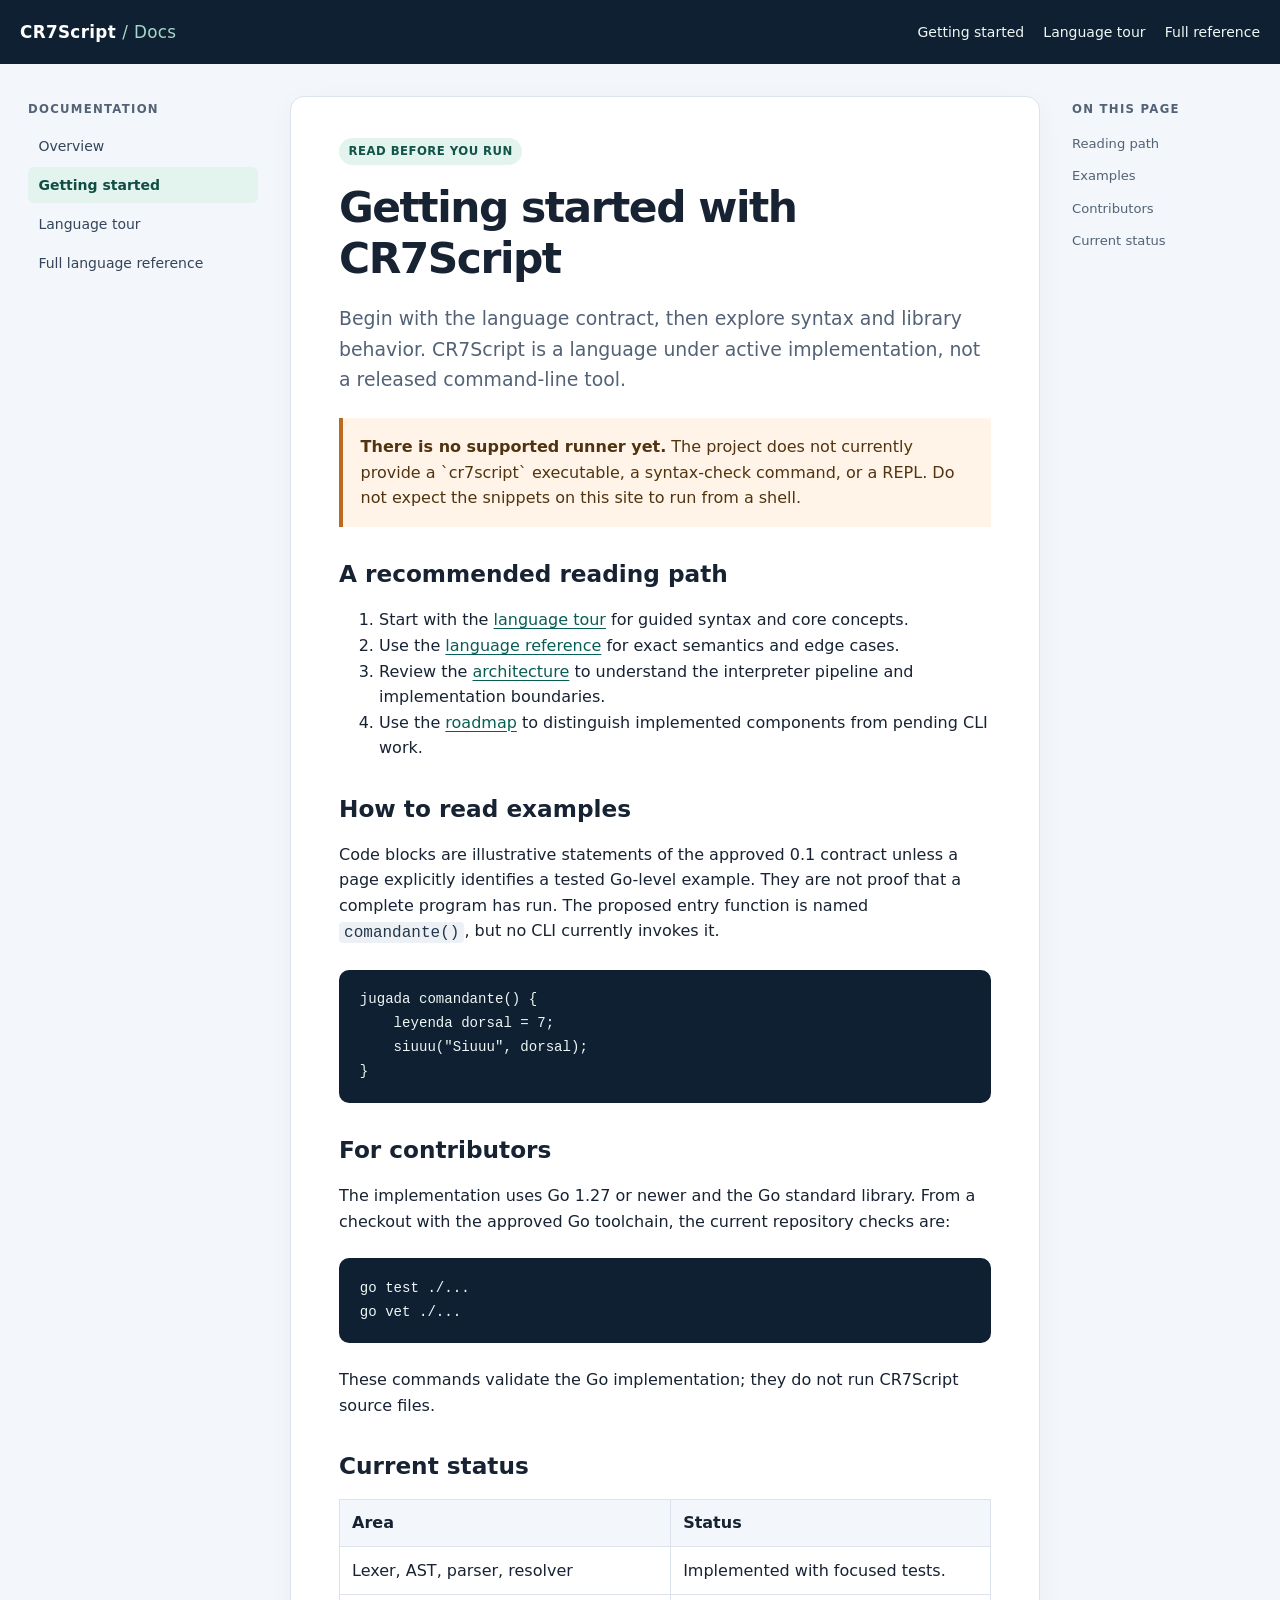
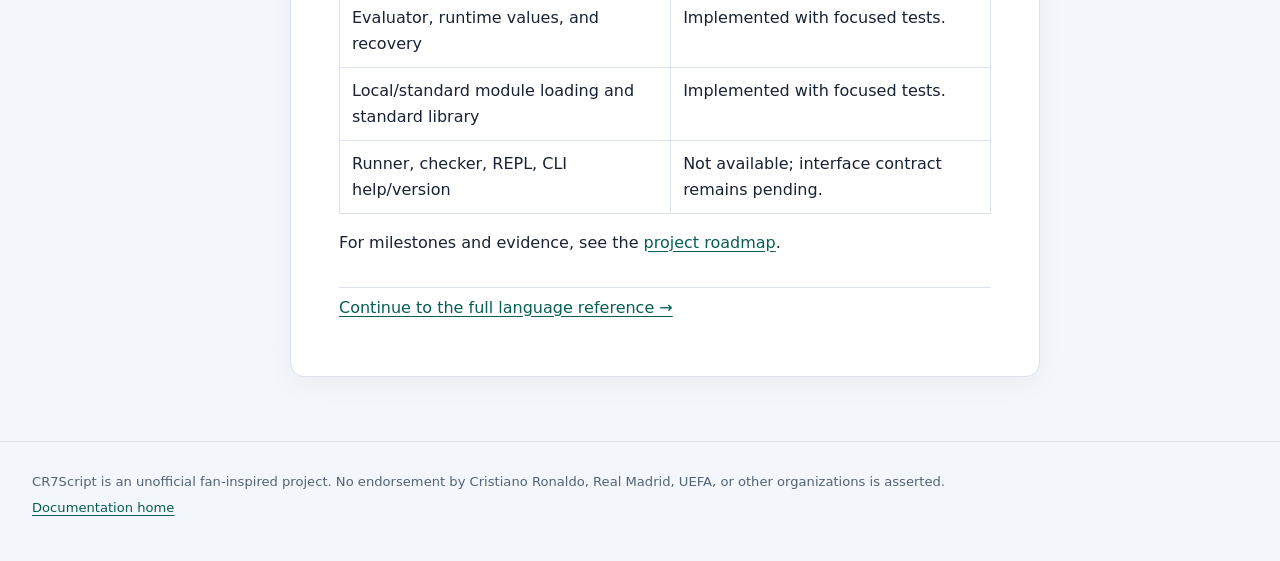
==== docs/getting-started.html @ 0daa804f "docs: add guided language tour" ====
<!doctype html>
<html lang="en">
<head>
  <meta charset="utf-8">
  <meta name="viewport" content="width=device-width, initial-scale=1">
  <meta name="description" content="A truthful starting guide to the CR7Script 0.1 language design and current implementation status.">
  <title>Getting started · CR7Script</title>
  <link rel="stylesheet" href="assets/site.css">
</head>
<body>
  <a class="skip-link" href="#main-content">Skip to content</a>
  <header class="site-header">
    <a class="brand" href="index.html">CR7Script <span>/ Docs</span></a>
    <nav class="primary-nav" aria-label="Primary navigation">
      <a href="getting-started.html" aria-current="page">Getting started</a>
      <a href="language-tour.html">Language tour</a>
      <a href="https://github.com/Jelsin29/cr7Script/blob/main/docs/language-reference.md">Full reference</a>
    </nav>
  </header>
  <div class="page-grid">
    <aside class="sidebar" aria-label="Documentation">
      <h2>Documentation</h2>
      <nav aria-label="Documentation sections">
        <a href="index.html">Overview</a>
        <a href="getting-started.html" aria-current="page">Getting started</a>
        <a href="language-tour.html">Language tour</a>
        <a href="https://github.com/Jelsin29/cr7Script/blob/main/docs/language-reference.md">Full language reference</a>
      </nav>
    </aside>
    <main class="content" id="main-content">
      <span class="eyebrow">Read before you run</span>
      <h1>Getting started with CR7Script</h1>
      <p class="lead">Begin with the language contract, then explore syntax and library behavior. CR7Script is a language under active implementation, not a released command-line tool.</p>
      <div class="notice" role="note">
        <strong>There is no supported runner yet.</strong> The project does not currently provide a `cr7script` executable, a syntax-check command, or a REPL. Do not expect the snippets on this site to run from a shell.
      </div>
      <h2 id="read">A recommended reading path</h2>
      <ol>
        <li>Start with the <a href="language-tour.html">language tour</a> for guided syntax and core concepts.</li>
        <li>Use the <a href="https://github.com/Jelsin29/cr7Script/blob/main/docs/language-reference.md">language reference</a> for exact semantics and edge cases.</li>
        <li>Review the <a href="https://github.com/Jelsin29/cr7Script/blob/main/docs/architecture.md">architecture</a> to understand the interpreter pipeline and implementation boundaries.</li>
        <li>Use the <a href="https://github.com/Jelsin29/cr7Script/blob/main/docs/roadmap.md">roadmap</a> to distinguish implemented components from pending CLI work.</li>
      </ol>
      <h2 id="examples">How to read examples</h2>
      <p>Code blocks are illustrative statements of the approved 0.1 contract unless a page explicitly identifies a tested Go-level example. They are not proof that a complete program has run. The proposed entry function is named <code>comandante()</code>, but no CLI currently invokes it.</p>
      <pre class="code-block"><code>jugada comandante() {
    leyenda dorsal = 7;
    siuuu("Siuuu", dorsal);
}</code></pre>
      <h2 id="contributors">For contributors</h2>
      <p>The implementation uses Go 1.27 or newer and the Go standard library. From a checkout with the approved Go toolchain, the current repository checks are:</p>
      <pre class="code-block"><code>go test ./...
go vet ./...</code></pre>
      <p>These commands validate the Go implementation; they do not run CR7Script source files.</p>
      <h2 id="status">Current status</h2>
      <table class="data-table">
        <thead><tr><th scope="col">Area</th><th scope="col">Status</th></tr></thead>
        <tbody>
          <tr><td>Lexer, AST, parser, resolver</td><td>Implemented with focused tests.</td></tr>
          <tr><td>Evaluator, runtime values, and recovery</td><td>Implemented with focused tests.</td></tr>
          <tr><td>Local/standard module loading and standard library</td><td>Implemented with focused tests.</td></tr>
          <tr><td>Runner, checker, REPL, CLI help/version</td><td>Not available; interface contract remains pending.</td></tr>
        </tbody>
      </table>
      <p>For milestones and evidence, see the <a href="https://github.com/Jelsin29/cr7Script/blob/main/docs/roadmap.md">project roadmap</a>.</p>
      <p class="section-rule"><a href="https://github.com/Jelsin29/cr7Script/blob/main/docs/language-reference.md">Continue to the full language reference →</a></p>
    </main>
    <aside class="page-toc" aria-label="On this page">
      <h2>On this page</h2>
      <nav><a href="#read">Reading path</a><a href="#examples">Examples</a><a href="#contributors">Contributors</a><a href="#status">Current status</a></nav>
    </aside>
  </div>
  <footer class="site-footer">
    <p>CR7Script is an unofficial fan-inspired project. No endorsement by Cristiano Ronaldo, Real Madrid, UEFA, or other organizations is asserted.</p>
    <p><a href="index.html">Documentation home</a></p>
  </footer>
</body>
</html>
---- docs/assets/site.css ----
:root {
  color-scheme: light dark;
  --ink: #172233;
  --muted: #536276;
  --line: #dce3ec;
  --paper: #ffffff;
  --canvas: #f3f6fa;
  --navy: #102033;
  --accent: #176b5b;
  --accent-soft: #e3f4ef;
  --notice-bg: #fff4e7;
  --notice-ink: #503411;
  --code-bg: #102033;
  --code-ink: #edf6f4;
  --focus: #a94f0c;
}

* { box-sizing: border-box; }
html { scroll-padding-top: 1rem; }
body {
  margin: 0;
  background: var(--canvas);
  color: var(--ink);
  font: 16px/1.6 system-ui, -apple-system, "Segoe UI", sans-serif;
}
a { color: #075e55; text-underline-offset: 3px; }
a:hover { color: #06463f; }
a:focus-visible, button:focus-visible, summary:focus-visible {
  outline: 3px solid var(--focus);
  outline-offset: 3px;
}
.skip-link {
  position: absolute;
  top: -4rem;
  left: 1rem;
  z-index: 10;
  padding: .6rem .8rem;
  background: var(--paper);
  color: var(--ink);
}
.skip-link:focus { top: 1rem; }
.site-header {
  min-height: 64px;
  display: flex;
  align-items: center;
  justify-content: space-between;
  gap: 1.5rem;
  padding: .75rem max(1.25rem, calc((100vw - 1360px) / 2));
  background: var(--navy);
  color: #fff;
}
.brand {
  color: #fff;
  font-size: 1.05rem;
  font-weight: 750;
  letter-spacing: .02em;
  text-decoration: none;
  white-space: nowrap;
}
.brand span { color: #a5d6c7; font-weight: 500; }
.primary-nav { display: flex; flex-wrap: wrap; gap: 1.2rem; }
.primary-nav a { color: #eff7f4; font-size: .875rem; text-decoration: none; }
.primary-nav a:hover { text-decoration: underline; }
.page-grid {
  display: grid;
  grid-template-columns: 230px minmax(0, 780px) 180px;
  gap: 2rem;
  max-width: 1360px;
  margin: 0 auto;
  padding: 2rem 1.75rem 4rem;
  align-items: start;
}
.sidebar, .page-toc { position: sticky; top: 1.25rem; }
.sidebar h2, .page-toc h2 {
  margin: .4rem 0 .75rem;
  color: var(--muted);
  font-size: .73rem;
  letter-spacing: .11em;
  text-transform: uppercase;
}
.sidebar nav, .page-toc nav { display: grid; gap: .2rem; }
.sidebar a {
  padding: .42rem .65rem;
  border-radius: 6px;
  color: #34445a;
  font-size: .875rem;
  text-decoration: none;
}
.sidebar a:hover { background: #e9eef4; }
.sidebar a[aria-current="page"] {
  background: var(--accent-soft);
  color: #104d42;
  font-weight: 700;
}
.content {
  min-width: 0;
  padding: 2.5rem 3rem;
  border: 1px solid var(--line);
  border-radius: 14px;
  background: var(--paper);
  box-shadow: 0 8px 28px #12263a0a;
}
.eyebrow {
  display: inline-block;
  padding: .28rem .6rem;
  border-radius: 999px;
  background: var(--accent-soft);
  color: #125448;
  font-size: .73rem;
  font-weight: 750;
  letter-spacing: .04em;
  text-transform: uppercase;
}
h1, h2, h3 { line-height: 1.2; }
h1 {
  margin: 1.1rem 0 .8rem;
  font-size: clamp(2rem, 4vw, 2.65rem);
  letter-spacing: -.035em;
}
h2 { margin-top: 2.1rem; font-size: 1.45rem; }
h3 { margin-top: 1.5rem; font-size: 1.1rem; }
.lead { max-width: 690px; color: var(--muted); font-size: 1.18rem; }
.notice {
  margin: 1.5rem 0;
  padding: 1rem 1.1rem;
  border-left: 4px solid #bc6a20;
  background: var(--notice-bg);
  color: var(--notice-ink);
}
.button-row { display: flex; flex-wrap: wrap; gap: .75rem; margin: 1.4rem 0; }
.button {
  display: inline-block;
  padding: .58rem .9rem;
  border: 1px solid var(--accent);
  border-radius: 7px;
  background: var(--accent);
  color: #fff;
  font-weight: 700;
  text-decoration: none;
}
.button.secondary { background: transparent; color: var(--accent); }
.button:hover { filter: brightness(.94); }
.code-block {
  margin: 1.5rem 0;
  padding: 1.15rem 1.3rem;
  overflow-x: auto;
  border-radius: 10px;
  background: var(--code-bg);
  color: var(--code-ink);
  font: .88rem/1.7 ui-monospace, SFMono-Regular, Consolas, monospace;
}
code { font-family: ui-monospace, SFMono-Regular, Consolas, monospace; }
:not(pre) > code { padding: .12rem .32rem; border-radius: 4px; background: #edf1f5; color: #24374a; }
.section-rule { margin-top: 2rem; padding-top: .4rem; border-top: 1px solid var(--line); }
.card-grid { display: grid; grid-template-columns: repeat(2, minmax(0, 1fr)); gap: .85rem; }
.doc-card {
  display: block;
  min-height: 120px;
  padding: 1rem;
  border: 1px solid var(--line);
  border-radius: 9px;
  color: var(--ink);
  text-decoration: none;
}
.doc-card:hover { border-color: var(--accent); background: #f8fcfa; }
.doc-card strong { display: block; margin-bottom: .35rem; color: var(--accent); }
.doc-card span { color: var(--muted); font-size: .9rem; }
.pipeline { display: flex; flex-wrap: wrap; gap: .45rem; padding: 0; list-style: none; }
.pipeline li { padding: .35rem .65rem; border: 1px solid var(--line); border-radius: 999px; background: var(--canvas); font-size: .88rem; }
.page-toc a { padding: .26rem 0; color: var(--muted); font-size: .82rem; text-decoration: none; }
.page-toc a:hover { color: var(--accent); text-decoration: underline; }
.data-table { width: 100%; border-collapse: collapse; margin: 1rem 0; }
.data-table th, .data-table td { padding: .65rem .75rem; border: 1px solid var(--line); text-align: left; vertical-align: top; }
.data-table th { background: var(--canvas); }
.site-footer {
  max-width: 1360px;
  margin: 0 auto;
  padding: 1.5rem 2rem 2.5rem;
  border-top: 1px solid var(--line);
  color: var(--muted);
  font-size: .82rem;
}
.site-footer p { margin: .3rem 0; }
@media (prefers-color-scheme: dark) {
  :root {
    --ink: #edf3f7;
    --muted: #b6c4d0;
    --line: #344758;
    --paper: #152331;
    --canvas: #0d1722;
    --navy: #09121b;
    --accent: #8ed8c4;
    --accent-soft: #183b35;
    --notice-bg: #382d20;
    --notice-ink: #ffe0b0;
    --code-bg: #08111a;
    --code-ink: #e5f3ef;
    --focus: #ffd18a;
  }
  a { color: #9be2d1; }
  a:hover { color: #c3f4e8; }
  .sidebar a { color: #d1dbe3; }
  .sidebar a:hover, .doc-card:hover { background: #1b2d3c; }
  .sidebar a[aria-current="page"] { color: #c6f5e7; }
  .button { color: #08231d; }
  .button.secondary { color: #a8ead9; }
  :not(pre) > code { background: #253748; color: #edf3f7; }
  .pipeline li { background: #152331; }
  .data-table th { background: #1b2d3c; }
}
@media (max-width: 1080px) {
  .page-grid { grid-template-columns: 210px minmax(0, 1fr); gap: 1.4rem; }
  .page-toc { display: none; }
}
@media (max-width: 720px) {
  .site-header { align-items: flex-start; flex-direction: column; gap: .65rem; padding: 1rem 1.15rem; }
  .primary-nav { gap: .55rem 1rem; }
  .page-grid { display: block; padding: 1rem .8rem 2.5rem; }
  .sidebar { position: static; margin-bottom: .9rem; }
  .sidebar nav { display: flex; overflow-x: auto; padding-bottom: .35rem; }
  .sidebar h2 { display: none; }
  .sidebar a { flex: 0 0 auto; white-space: nowrap; }
  .content { padding: 1.5rem 1.15rem; }
  .card-grid { grid-template-columns: 1fr; }
  .site-footer { padding: 1.2rem 1rem 2rem; }
  .data-table { display: block; overflow-x: auto; }
}
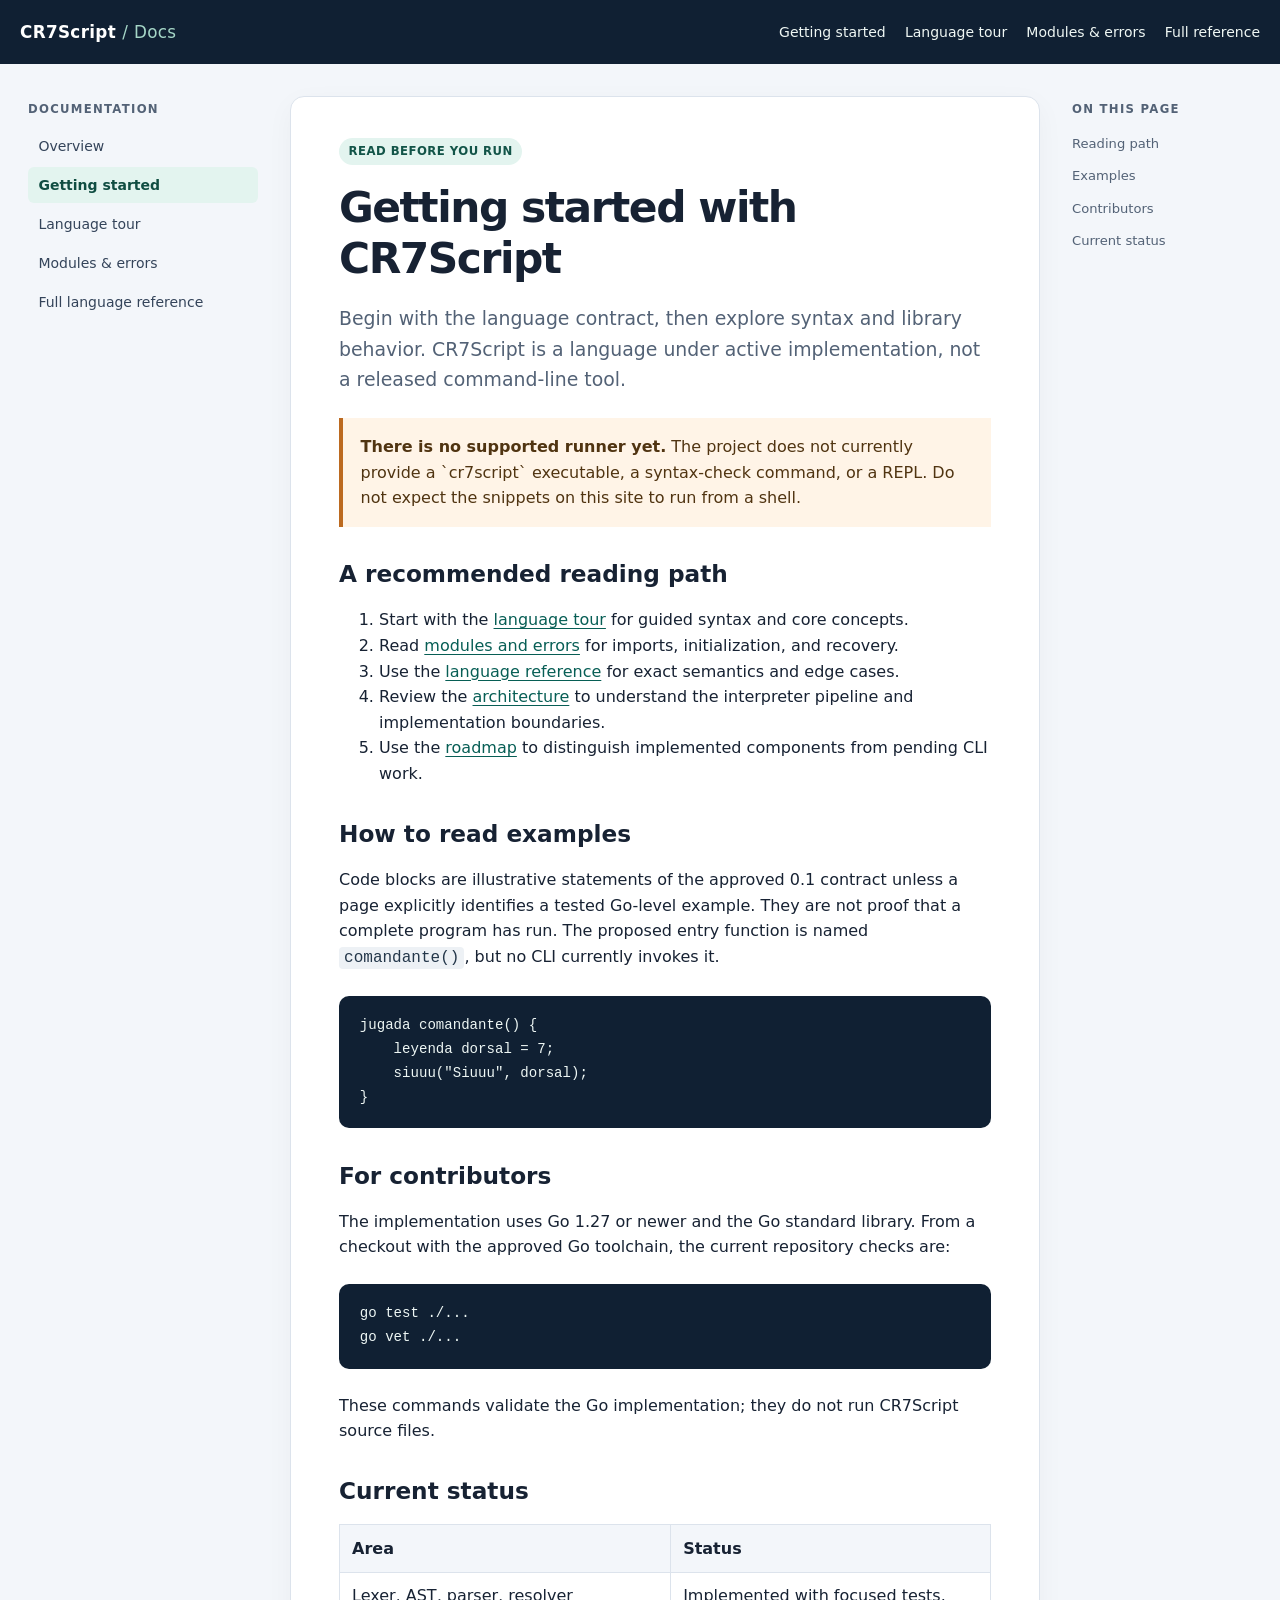
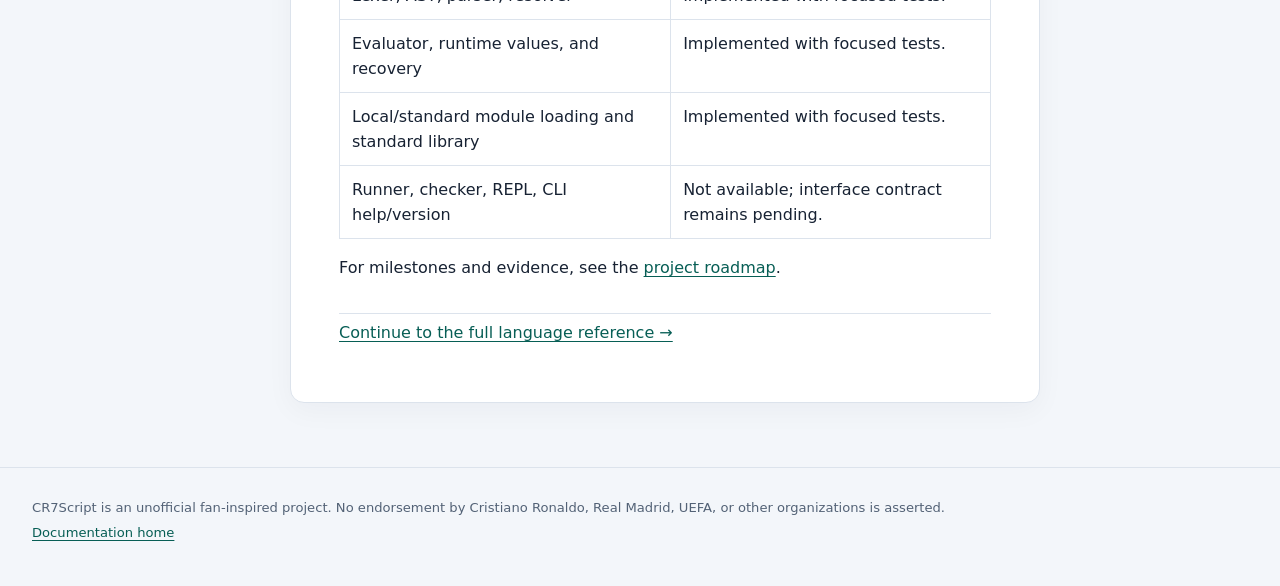
==== commit 6335e06b: "docs: explain modules and runtime errors" ====
--- a/docs/getting-started.html
+++ b/docs/getting-started.html
@@ -14,6 +14,7 @@
     <nav class="primary-nav" aria-label="Primary navigation">
       <a href="getting-started.html" aria-current="page">Getting started</a>
       <a href="language-tour.html">Language tour</a>
+      <a href="modules-and-errors.html">Modules &amp; errors</a>
       <a href="https://github.com/Jelsin29/cr7Script/blob/main/docs/language-reference.md">Full reference</a>
     </nav>
   </header>
@@ -24,6 +25,7 @@
         <a href="index.html">Overview</a>
         <a href="getting-started.html" aria-current="page">Getting started</a>
         <a href="language-tour.html">Language tour</a>
+        <a href="modules-and-errors.html">Modules &amp; errors</a>
         <a href="https://github.com/Jelsin29/cr7Script/blob/main/docs/language-reference.md">Full language reference</a>
       </nav>
     </aside>
@@ -37,6 +39,7 @@
       <h2 id="read">A recommended reading path</h2>
       <ol>
         <li>Start with the <a href="language-tour.html">language tour</a> for guided syntax and core concepts.</li>
+        <li>Read <a href="modules-and-errors.html">modules and errors</a> for imports, initialization, and recovery.</li>
         <li>Use the <a href="https://github.com/Jelsin29/cr7Script/blob/main/docs/language-reference.md">language reference</a> for exact semantics and edge cases.</li>
         <li>Review the <a href="https://github.com/Jelsin29/cr7Script/blob/main/docs/architecture.md">architecture</a> to understand the interpreter pipeline and implementation boundaries.</li>
         <li>Use the <a href="https://github.com/Jelsin29/cr7Script/blob/main/docs/roadmap.md">roadmap</a> to distinguish implemented components from pending CLI work.</li>
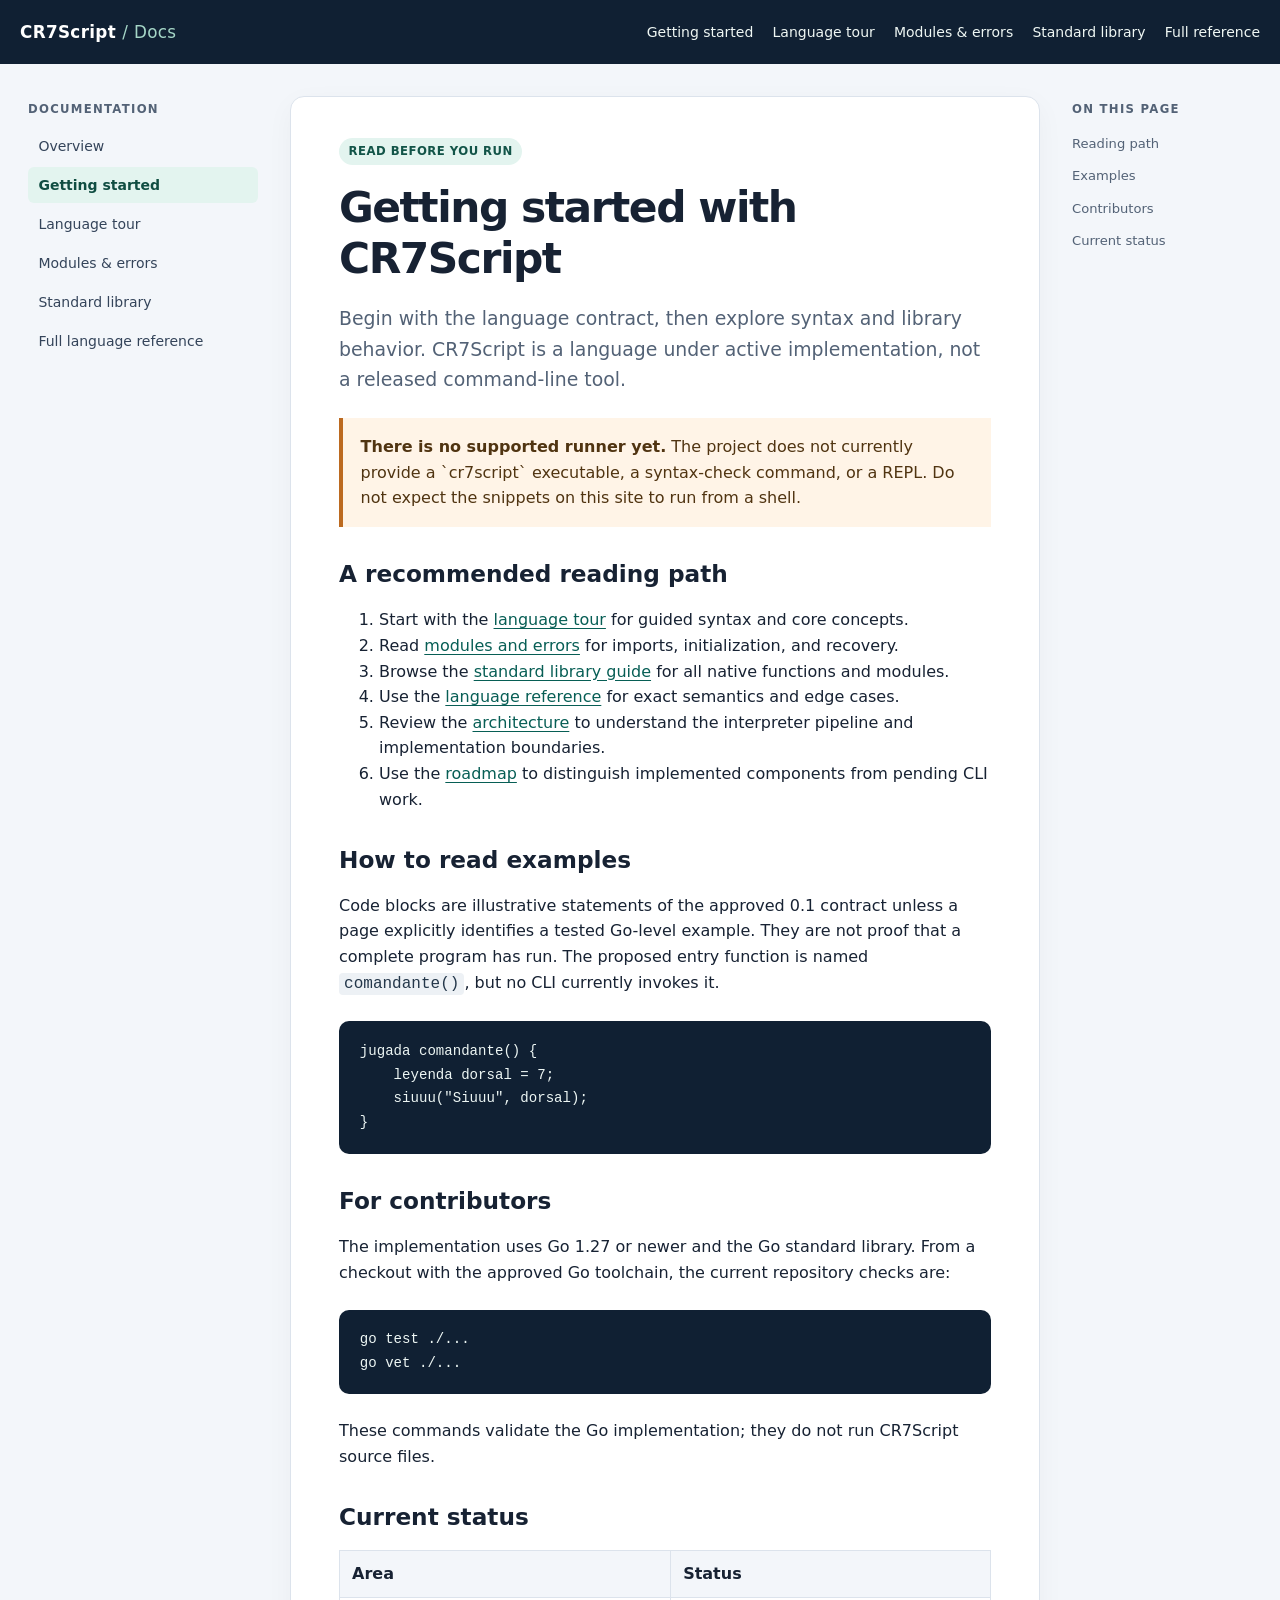
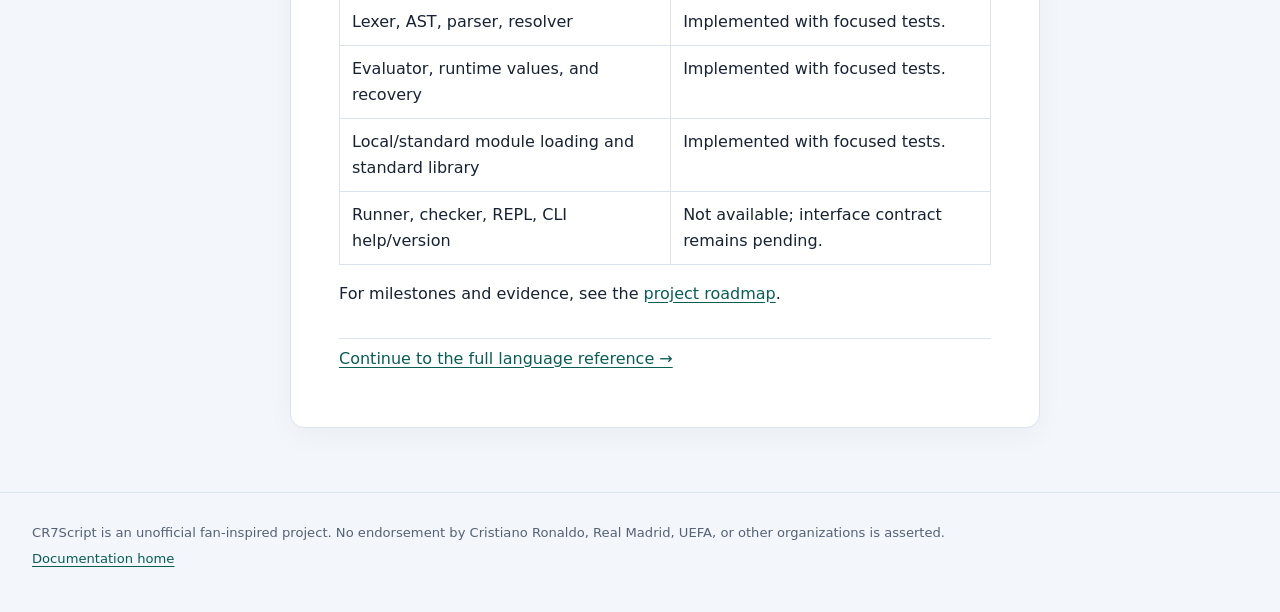
==== commit d178cc58: "docs: document standard library" ====
--- a/docs/getting-started.html
+++ b/docs/getting-started.html
@@ -15,6 +15,7 @@
       <a href="getting-started.html" aria-current="page">Getting started</a>
       <a href="language-tour.html">Language tour</a>
       <a href="modules-and-errors.html">Modules &amp; errors</a>
+      <a href="standard-library.html">Standard library</a>
       <a href="https://github.com/Jelsin29/cr7Script/blob/main/docs/language-reference.md">Full reference</a>
     </nav>
   </header>
@@ -26,6 +27,7 @@
         <a href="getting-started.html" aria-current="page">Getting started</a>
         <a href="language-tour.html">Language tour</a>
         <a href="modules-and-errors.html">Modules &amp; errors</a>
+        <a href="standard-library.html">Standard library</a>
         <a href="https://github.com/Jelsin29/cr7Script/blob/main/docs/language-reference.md">Full language reference</a>
       </nav>
     </aside>
@@ -40,6 +42,7 @@
       <ol>
         <li>Start with the <a href="language-tour.html">language tour</a> for guided syntax and core concepts.</li>
         <li>Read <a href="modules-and-errors.html">modules and errors</a> for imports, initialization, and recovery.</li>
+        <li>Browse the <a href="standard-library.html">standard library guide</a> for all native functions and modules.</li>
         <li>Use the <a href="https://github.com/Jelsin29/cr7Script/blob/main/docs/language-reference.md">language reference</a> for exact semantics and edge cases.</li>
         <li>Review the <a href="https://github.com/Jelsin29/cr7Script/blob/main/docs/architecture.md">architecture</a> to understand the interpreter pipeline and implementation boundaries.</li>
         <li>Use the <a href="https://github.com/Jelsin29/cr7Script/blob/main/docs/roadmap.md">roadmap</a> to distinguish implemented components from pending CLI work.</li>
@@ -70,7 +73,7 @@
     </main>
     <aside class="page-toc" aria-label="On this page">
       <h2>On this page</h2>
-      <nav><a href="#read">Reading path</a><a href="#examples">Examples</a><a href="#contributors">Contributors</a><a href="#status">Current status</a></nav>
+      <nav aria-label="Page sections"><a href="#read">Reading path</a><a href="#examples">Examples</a><a href="#contributors">Contributors</a><a href="#status">Current status</a></nav>
     </aside>
   </div>
   <footer class="site-footer">
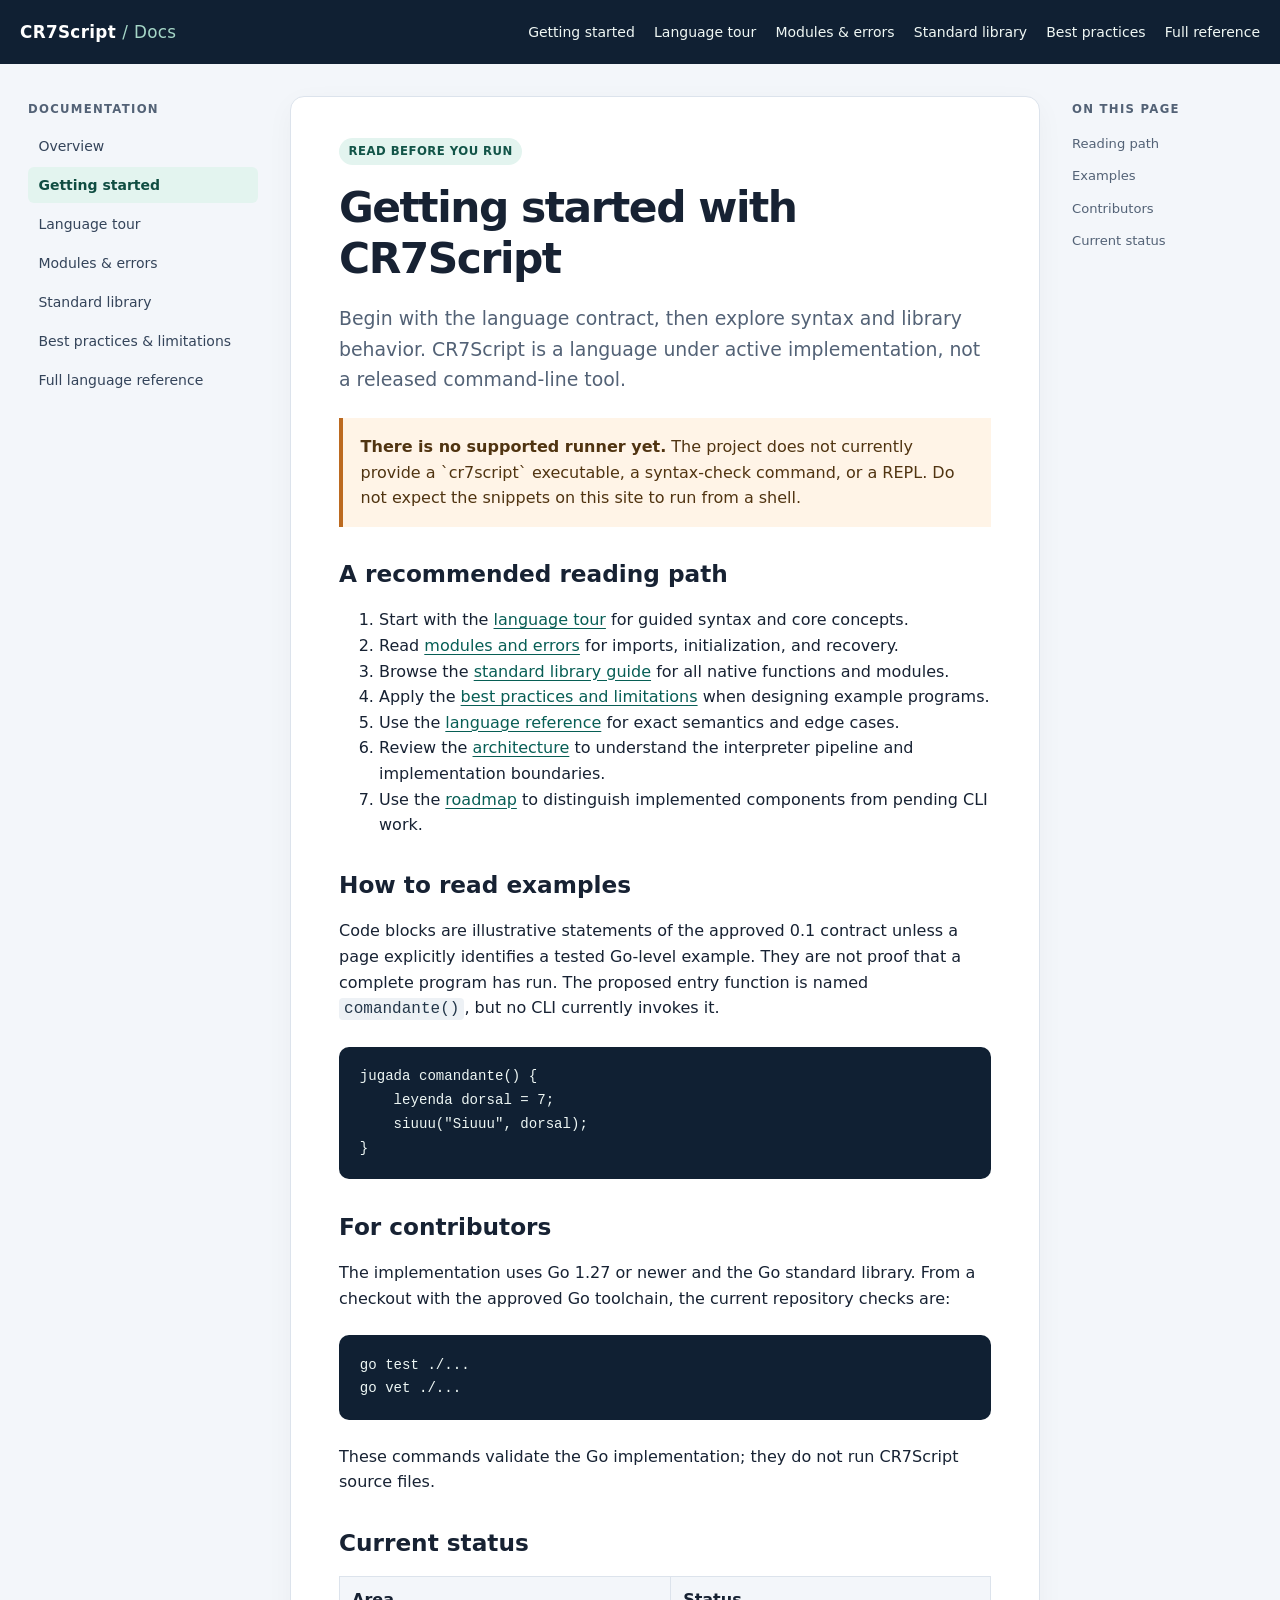
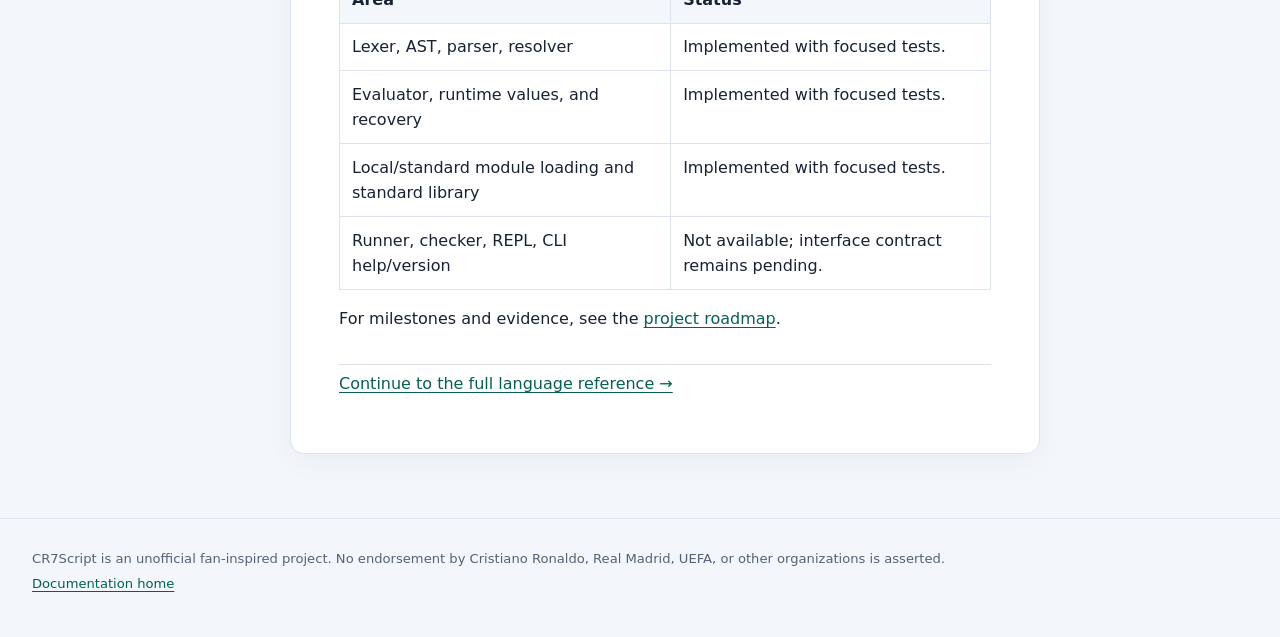
==== commit 1a1fdd92: "docs: document best practices and limitations" ====
--- a/docs/getting-started.html
+++ b/docs/getting-started.html
@@ -16,6 +16,7 @@
       <a href="language-tour.html">Language tour</a>
       <a href="modules-and-errors.html">Modules &amp; errors</a>
       <a href="standard-library.html">Standard library</a>
+      <a href="best-practices.html">Best practices</a>
       <a href="https://github.com/Jelsin29/cr7Script/blob/main/docs/language-reference.md">Full reference</a>
     </nav>
   </header>
@@ -28,6 +29,7 @@
         <a href="language-tour.html">Language tour</a>
         <a href="modules-and-errors.html">Modules &amp; errors</a>
         <a href="standard-library.html">Standard library</a>
+        <a href="best-practices.html">Best practices &amp; limitations</a>
         <a href="https://github.com/Jelsin29/cr7Script/blob/main/docs/language-reference.md">Full language reference</a>
       </nav>
     </aside>
@@ -43,6 +45,7 @@
         <li>Start with the <a href="language-tour.html">language tour</a> for guided syntax and core concepts.</li>
         <li>Read <a href="modules-and-errors.html">modules and errors</a> for imports, initialization, and recovery.</li>
         <li>Browse the <a href="standard-library.html">standard library guide</a> for all native functions and modules.</li>
+        <li>Apply the <a href="best-practices.html">best practices and limitations</a> when designing example programs.</li>
         <li>Use the <a href="https://github.com/Jelsin29/cr7Script/blob/main/docs/language-reference.md">language reference</a> for exact semantics and edge cases.</li>
         <li>Review the <a href="https://github.com/Jelsin29/cr7Script/blob/main/docs/architecture.md">architecture</a> to understand the interpreter pipeline and implementation boundaries.</li>
         <li>Use the <a href="https://github.com/Jelsin29/cr7Script/blob/main/docs/roadmap.md">roadmap</a> to distinguish implemented components from pending CLI work.</li>
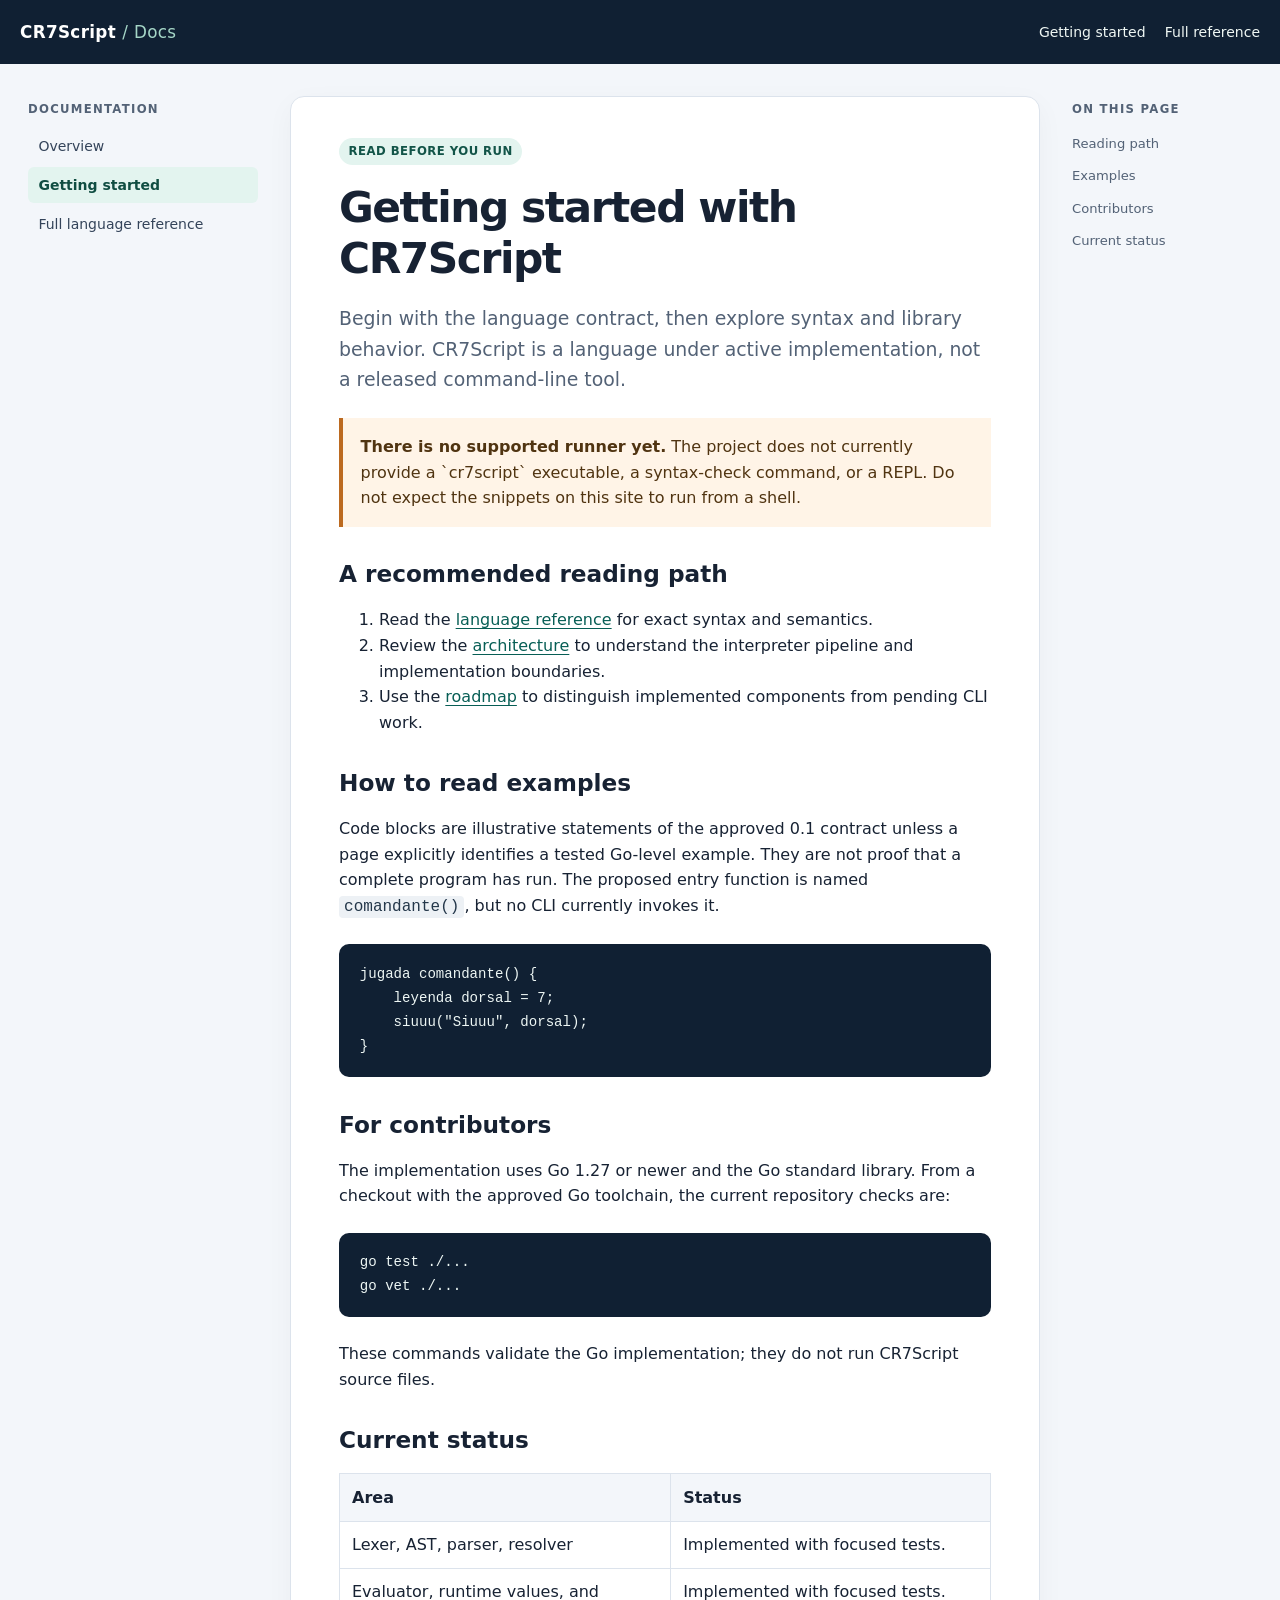
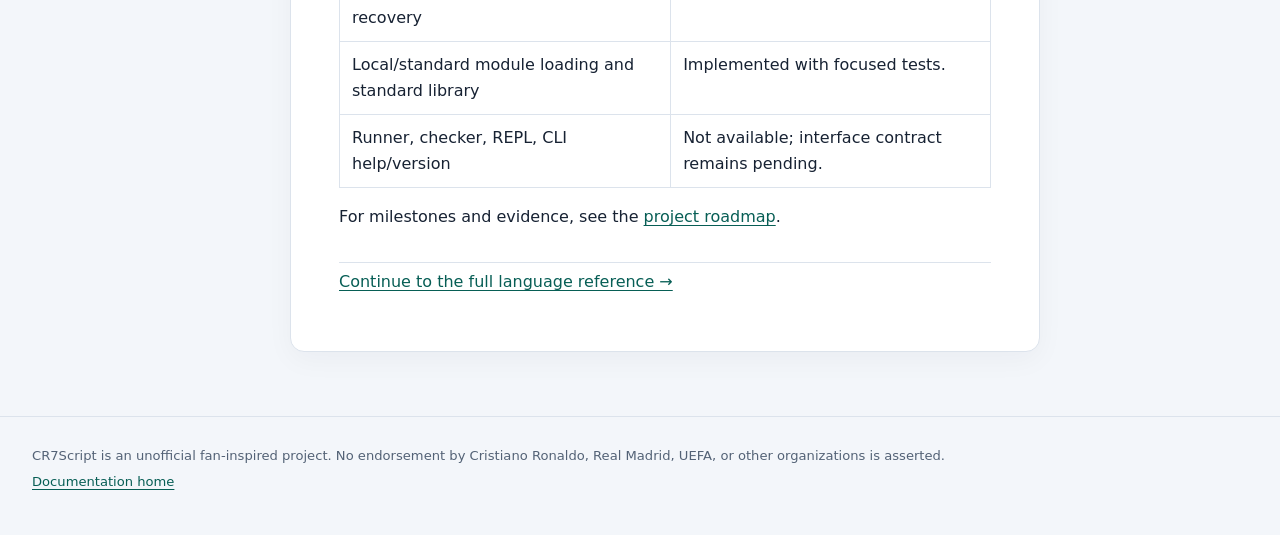
==== commit dd1694d5: "Merge pull request #3 from Jelsin29/feature/cr7script-docs-shell docs: add Pages-ready documentation" ====
--- a/docs/getting-started.html
+++ b/docs/getting-started.html
@@ -13,10 +13,6 @@
     <a class="brand" href="index.html">CR7Script <span>/ Docs</span></a>
     <nav class="primary-nav" aria-label="Primary navigation">
       <a href="getting-started.html" aria-current="page">Getting started</a>
-      <a href="language-tour.html">Language tour</a>
-      <a href="modules-and-errors.html">Modules &amp; errors</a>
-      <a href="standard-library.html">Standard library</a>
-      <a href="best-practices.html">Best practices</a>
       <a href="https://github.com/Jelsin29/cr7Script/blob/main/docs/language-reference.md">Full reference</a>
     </nav>
   </header>
@@ -26,10 +22,6 @@
       <nav aria-label="Documentation sections">
         <a href="index.html">Overview</a>
         <a href="getting-started.html" aria-current="page">Getting started</a>
-        <a href="language-tour.html">Language tour</a>
-        <a href="modules-and-errors.html">Modules &amp; errors</a>
-        <a href="standard-library.html">Standard library</a>
-        <a href="best-practices.html">Best practices &amp; limitations</a>
         <a href="https://github.com/Jelsin29/cr7Script/blob/main/docs/language-reference.md">Full language reference</a>
       </nav>
     </aside>
@@ -42,11 +34,7 @@
       </div>
       <h2 id="read">A recommended reading path</h2>
       <ol>
-        <li>Start with the <a href="language-tour.html">language tour</a> for guided syntax and core concepts.</li>
-        <li>Read <a href="modules-and-errors.html">modules and errors</a> for imports, initialization, and recovery.</li>
-        <li>Browse the <a href="standard-library.html">standard library guide</a> for all native functions and modules.</li>
-        <li>Apply the <a href="best-practices.html">best practices and limitations</a> when designing example programs.</li>
-        <li>Use the <a href="https://github.com/Jelsin29/cr7Script/blob/main/docs/language-reference.md">language reference</a> for exact semantics and edge cases.</li>
+        <li>Read the <a href="https://github.com/Jelsin29/cr7Script/blob/main/docs/language-reference.md">language reference</a> for exact syntax and semantics.</li>
         <li>Review the <a href="https://github.com/Jelsin29/cr7Script/blob/main/docs/architecture.md">architecture</a> to understand the interpreter pipeline and implementation boundaries.</li>
         <li>Use the <a href="https://github.com/Jelsin29/cr7Script/blob/main/docs/roadmap.md">roadmap</a> to distinguish implemented components from pending CLI work.</li>
       </ol>
@@ -63,7 +51,7 @@
       <p>These commands validate the Go implementation; they do not run CR7Script source files.</p>
       <h2 id="status">Current status</h2>
       <table class="data-table">
-        <thead><tr><th scope="col">Area</th><th scope="col">Status</th></tr></thead>
+        <thead><tr><th>Area</th><th>Status</th></tr></thead>
         <tbody>
           <tr><td>Lexer, AST, parser, resolver</td><td>Implemented with focused tests.</td></tr>
           <tr><td>Evaluator, runtime values, and recovery</td><td>Implemented with focused tests.</td></tr>
@@ -76,7 +64,7 @@
     </main>
     <aside class="page-toc" aria-label="On this page">
       <h2>On this page</h2>
-      <nav aria-label="Page sections"><a href="#read">Reading path</a><a href="#examples">Examples</a><a href="#contributors">Contributors</a><a href="#status">Current status</a></nav>
+      <nav><a href="#read">Reading path</a><a href="#examples">Examples</a><a href="#contributors">Contributors</a><a href="#status">Current status</a></nav>
     </aside>
   </div>
   <footer class="site-footer">
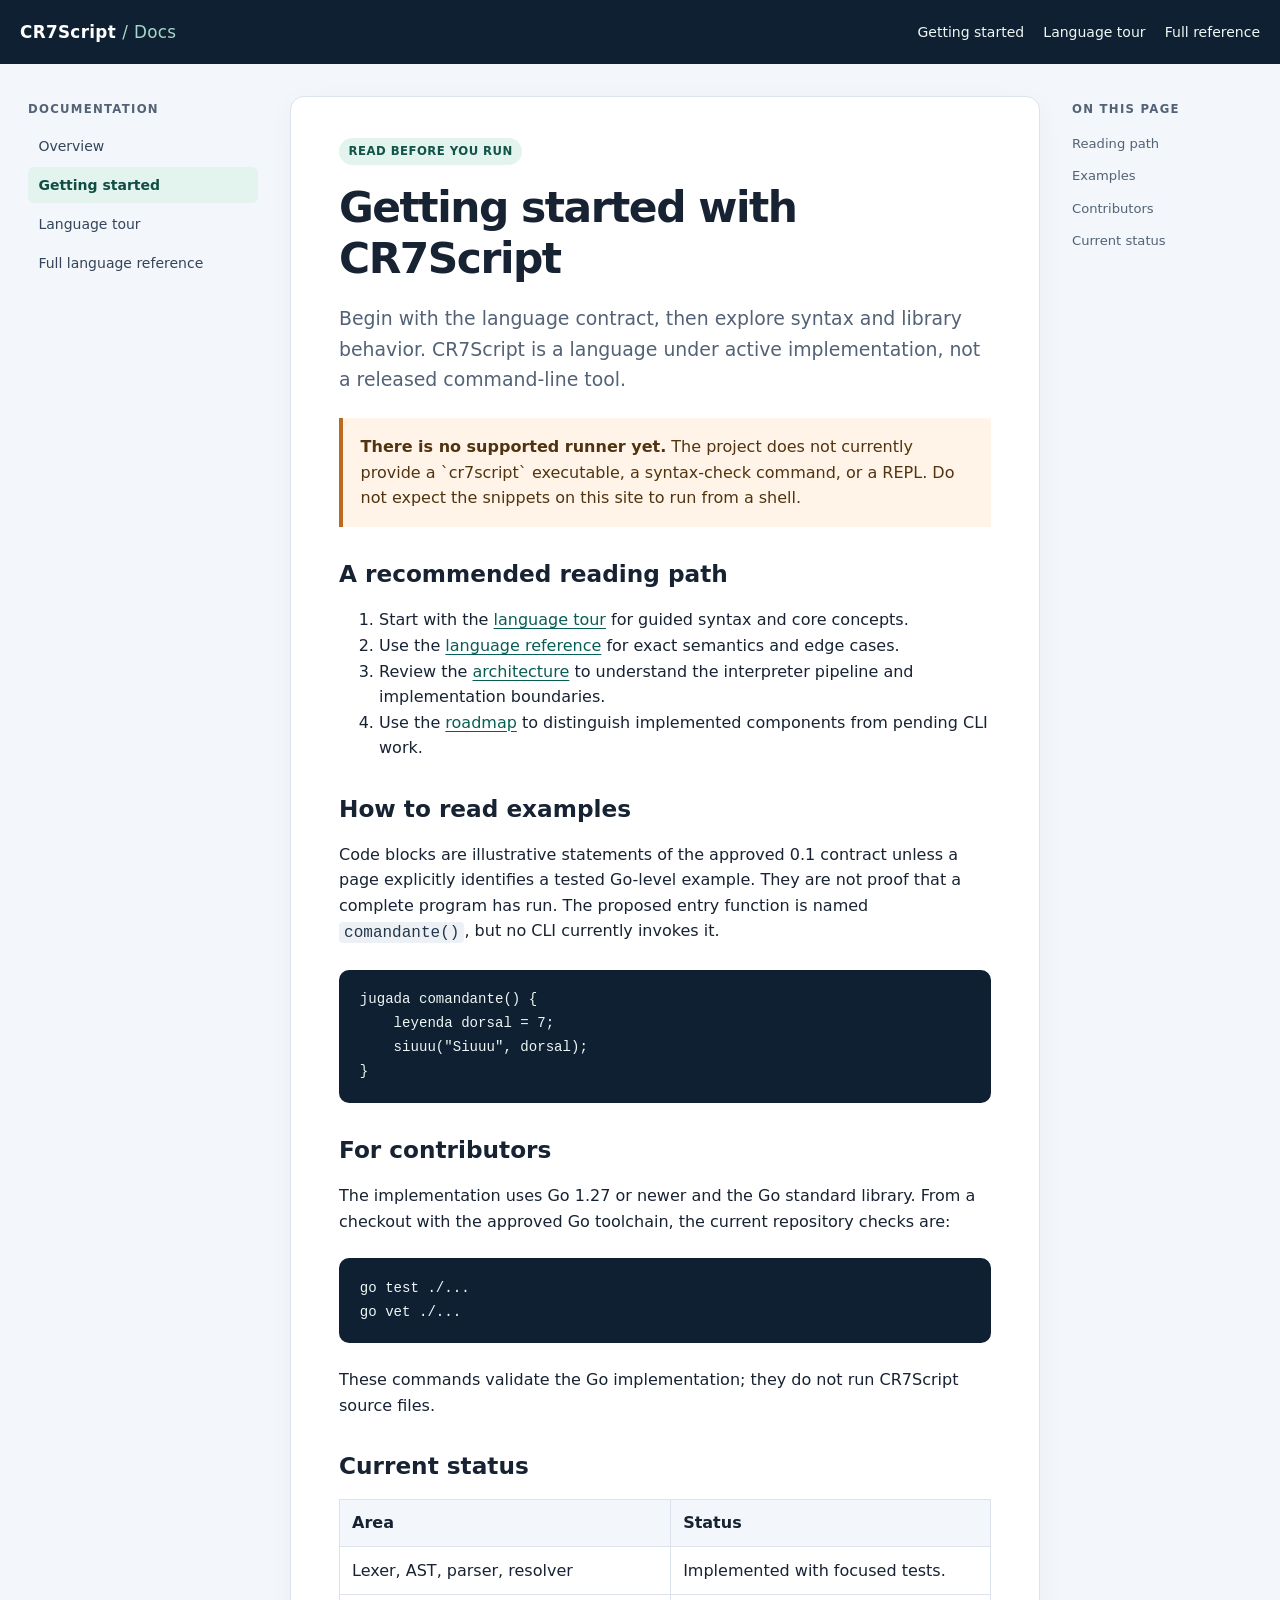
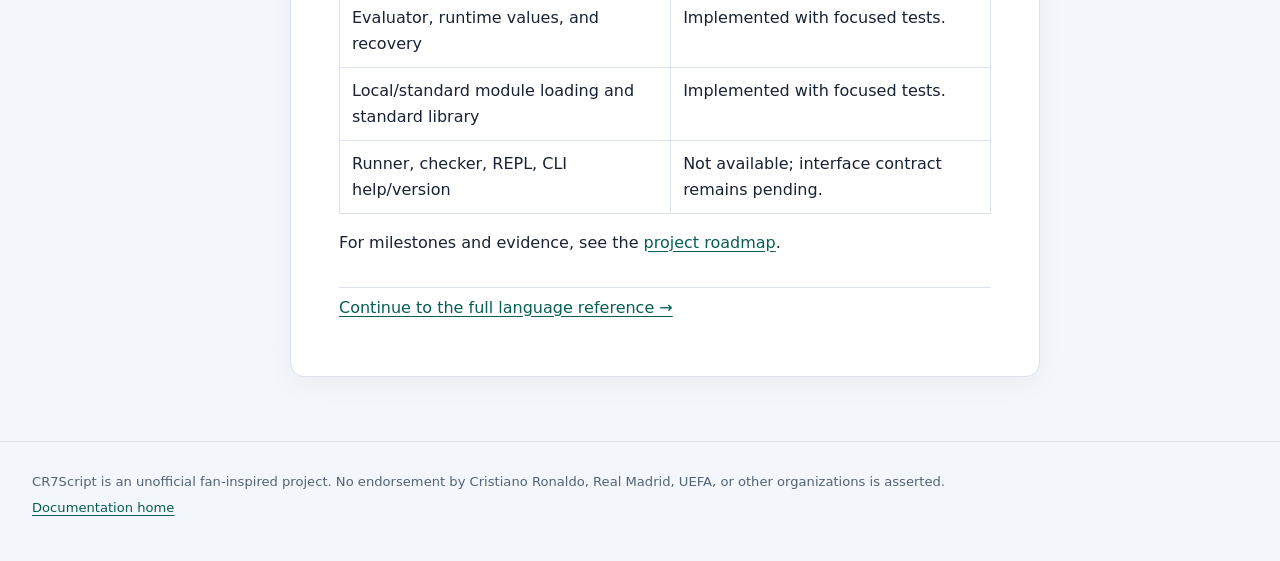
==== commit 9a30aa59: "Merge pull request #4 from Jelsin29/feature/cr7script-docs-tour docs: add CR7Script README and langu" ====
--- a/docs/getting-started.html
+++ b/docs/getting-started.html
@@ -13,6 +13,7 @@
     <a class="brand" href="index.html">CR7Script <span>/ Docs</span></a>
     <nav class="primary-nav" aria-label="Primary navigation">
       <a href="getting-started.html" aria-current="page">Getting started</a>
+      <a href="language-tour.html">Language tour</a>
       <a href="https://github.com/Jelsin29/cr7Script/blob/main/docs/language-reference.md">Full reference</a>
     </nav>
   </header>
@@ -22,6 +23,7 @@
       <nav aria-label="Documentation sections">
         <a href="index.html">Overview</a>
         <a href="getting-started.html" aria-current="page">Getting started</a>
+        <a href="language-tour.html">Language tour</a>
         <a href="https://github.com/Jelsin29/cr7Script/blob/main/docs/language-reference.md">Full language reference</a>
       </nav>
     </aside>
@@ -34,7 +36,8 @@
       </div>
       <h2 id="read">A recommended reading path</h2>
       <ol>
-        <li>Read the <a href="https://github.com/Jelsin29/cr7Script/blob/main/docs/language-reference.md">language reference</a> for exact syntax and semantics.</li>
+        <li>Start with the <a href="language-tour.html">language tour</a> for guided syntax and core concepts.</li>
+        <li>Use the <a href="https://github.com/Jelsin29/cr7Script/blob/main/docs/language-reference.md">language reference</a> for exact semantics and edge cases.</li>
         <li>Review the <a href="https://github.com/Jelsin29/cr7Script/blob/main/docs/architecture.md">architecture</a> to understand the interpreter pipeline and implementation boundaries.</li>
         <li>Use the <a href="https://github.com/Jelsin29/cr7Script/blob/main/docs/roadmap.md">roadmap</a> to distinguish implemented components from pending CLI work.</li>
       </ol>
@@ -51,7 +54,7 @@
       <p>These commands validate the Go implementation; they do not run CR7Script source files.</p>
       <h2 id="status">Current status</h2>
       <table class="data-table">
-        <thead><tr><th>Area</th><th>Status</th></tr></thead>
+        <thead><tr><th scope="col">Area</th><th scope="col">Status</th></tr></thead>
         <tbody>
           <tr><td>Lexer, AST, parser, resolver</td><td>Implemented with focused tests.</td></tr>
           <tr><td>Evaluator, runtime values, and recovery</td><td>Implemented with focused tests.</td></tr>
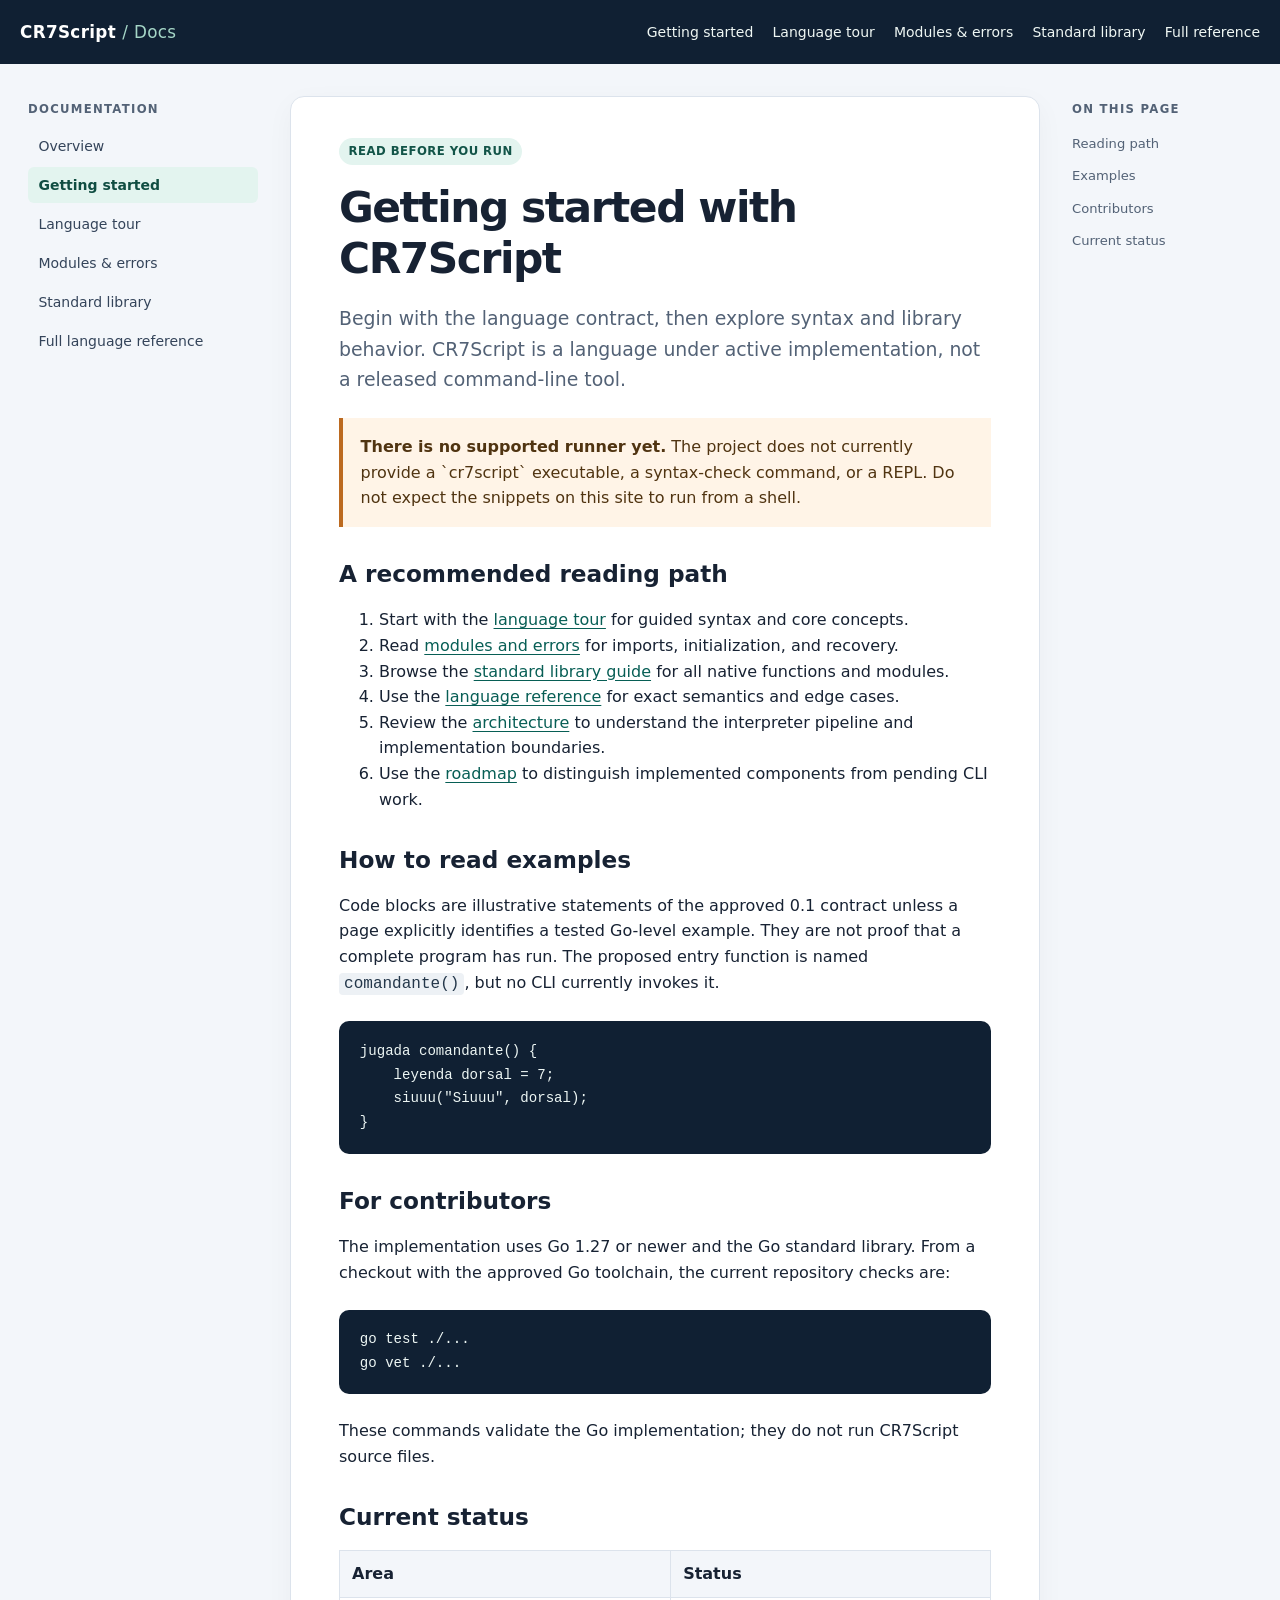
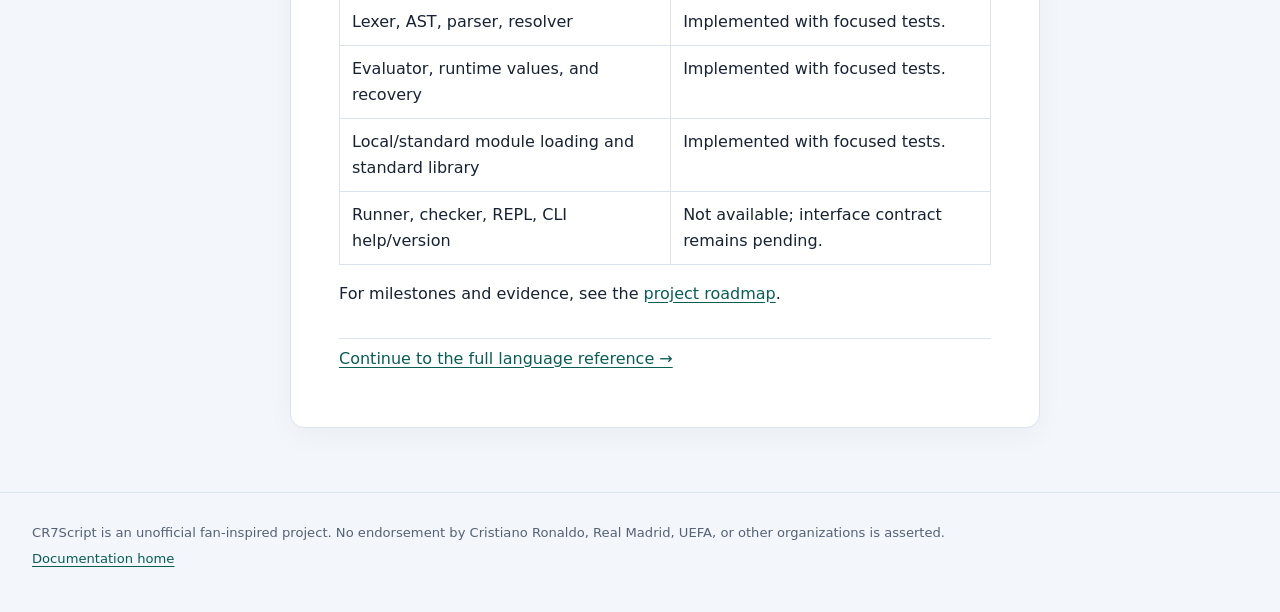
==== commit 592f5ee0: "Merge pull request #5 from Jelsin29/feature/cr7script-docs-reference docs: document modules, errors," ====
--- a/docs/getting-started.html
+++ b/docs/getting-started.html
@@ -14,6 +14,8 @@
     <nav class="primary-nav" aria-label="Primary navigation">
       <a href="getting-started.html" aria-current="page">Getting started</a>
       <a href="language-tour.html">Language tour</a>
+      <a href="modules-and-errors.html">Modules &amp; errors</a>
+      <a href="standard-library.html">Standard library</a>
       <a href="https://github.com/Jelsin29/cr7Script/blob/main/docs/language-reference.md">Full reference</a>
     </nav>
   </header>
@@ -24,6 +26,8 @@
         <a href="index.html">Overview</a>
         <a href="getting-started.html" aria-current="page">Getting started</a>
         <a href="language-tour.html">Language tour</a>
+        <a href="modules-and-errors.html">Modules &amp; errors</a>
+        <a href="standard-library.html">Standard library</a>
         <a href="https://github.com/Jelsin29/cr7Script/blob/main/docs/language-reference.md">Full language reference</a>
       </nav>
     </aside>
@@ -37,6 +41,8 @@
       <h2 id="read">A recommended reading path</h2>
       <ol>
         <li>Start with the <a href="language-tour.html">language tour</a> for guided syntax and core concepts.</li>
+        <li>Read <a href="modules-and-errors.html">modules and errors</a> for imports, initialization, and recovery.</li>
+        <li>Browse the <a href="standard-library.html">standard library guide</a> for all native functions and modules.</li>
         <li>Use the <a href="https://github.com/Jelsin29/cr7Script/blob/main/docs/language-reference.md">language reference</a> for exact semantics and edge cases.</li>
         <li>Review the <a href="https://github.com/Jelsin29/cr7Script/blob/main/docs/architecture.md">architecture</a> to understand the interpreter pipeline and implementation boundaries.</li>
         <li>Use the <a href="https://github.com/Jelsin29/cr7Script/blob/main/docs/roadmap.md">roadmap</a> to distinguish implemented components from pending CLI work.</li>
@@ -67,7 +73,7 @@
     </main>
     <aside class="page-toc" aria-label="On this page">
       <h2>On this page</h2>
-      <nav><a href="#read">Reading path</a><a href="#examples">Examples</a><a href="#contributors">Contributors</a><a href="#status">Current status</a></nav>
+      <nav aria-label="Page sections"><a href="#read">Reading path</a><a href="#examples">Examples</a><a href="#contributors">Contributors</a><a href="#status">Current status</a></nav>
     </aside>
   </div>
   <footer class="site-footer">
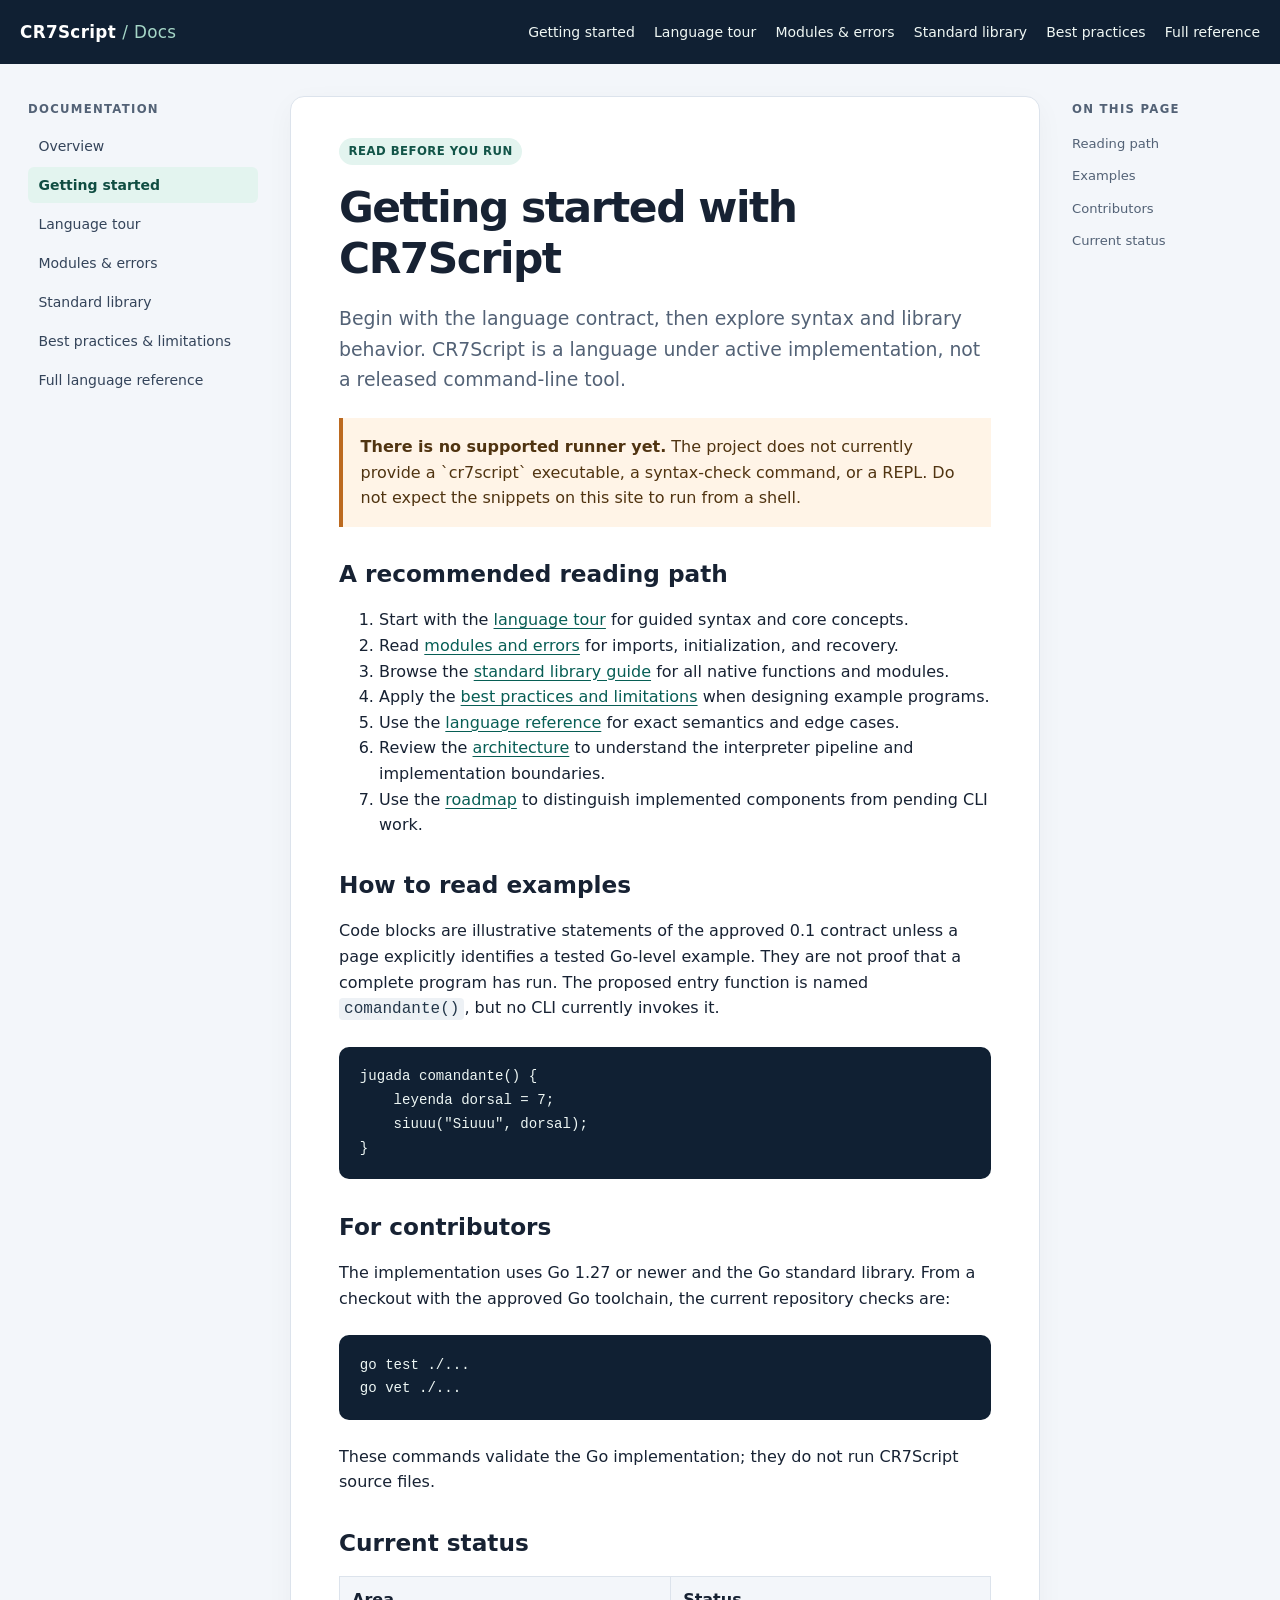
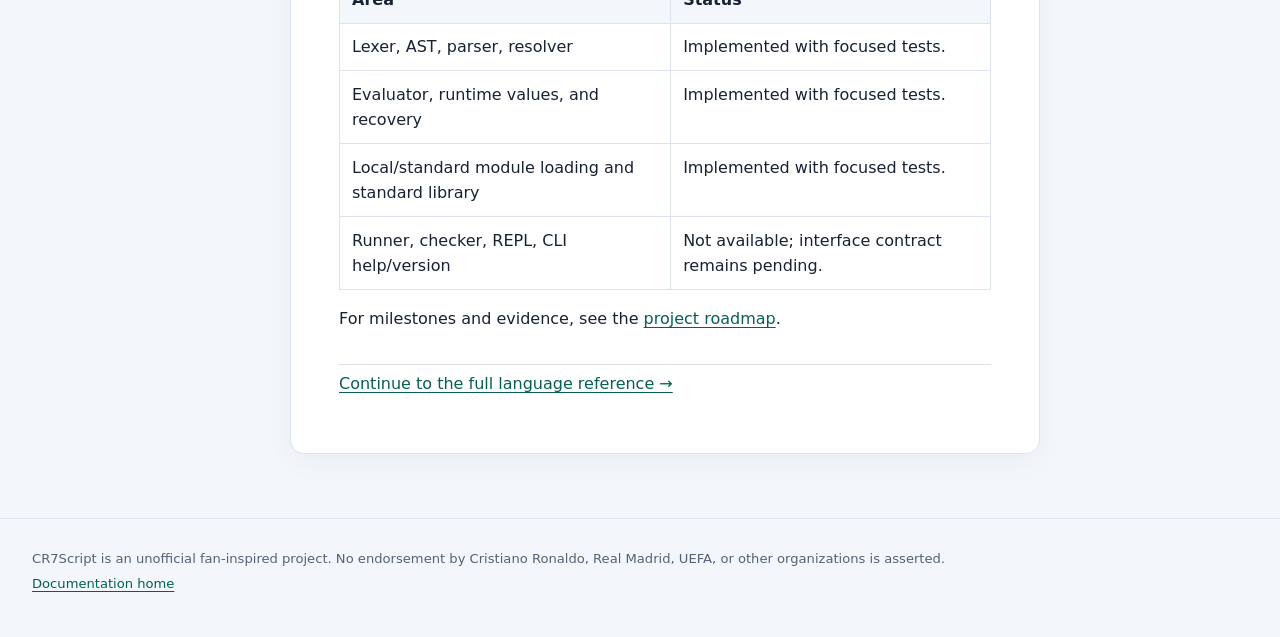
==== commit 502d8751: "Merge pull request #6 from Jelsin29/feature/cr7script-docs docs: document best practices and limitat" ====
--- a/docs/getting-started.html
+++ b/docs/getting-started.html
@@ -16,6 +16,7 @@
       <a href="language-tour.html">Language tour</a>
       <a href="modules-and-errors.html">Modules &amp; errors</a>
       <a href="standard-library.html">Standard library</a>
+      <a href="best-practices.html">Best practices</a>
       <a href="https://github.com/Jelsin29/cr7Script/blob/main/docs/language-reference.md">Full reference</a>
     </nav>
   </header>
@@ -28,6 +29,7 @@
         <a href="language-tour.html">Language tour</a>
         <a href="modules-and-errors.html">Modules &amp; errors</a>
         <a href="standard-library.html">Standard library</a>
+        <a href="best-practices.html">Best practices &amp; limitations</a>
         <a href="https://github.com/Jelsin29/cr7Script/blob/main/docs/language-reference.md">Full language reference</a>
       </nav>
     </aside>
@@ -43,6 +45,7 @@
         <li>Start with the <a href="language-tour.html">language tour</a> for guided syntax and core concepts.</li>
         <li>Read <a href="modules-and-errors.html">modules and errors</a> for imports, initialization, and recovery.</li>
         <li>Browse the <a href="standard-library.html">standard library guide</a> for all native functions and modules.</li>
+        <li>Apply the <a href="best-practices.html">best practices and limitations</a> when designing example programs.</li>
         <li>Use the <a href="https://github.com/Jelsin29/cr7Script/blob/main/docs/language-reference.md">language reference</a> for exact semantics and edge cases.</li>
         <li>Review the <a href="https://github.com/Jelsin29/cr7Script/blob/main/docs/architecture.md">architecture</a> to understand the interpreter pipeline and implementation boundaries.</li>
         <li>Use the <a href="https://github.com/Jelsin29/cr7Script/blob/main/docs/roadmap.md">roadmap</a> to distinguish implemented components from pending CLI work.</li>
